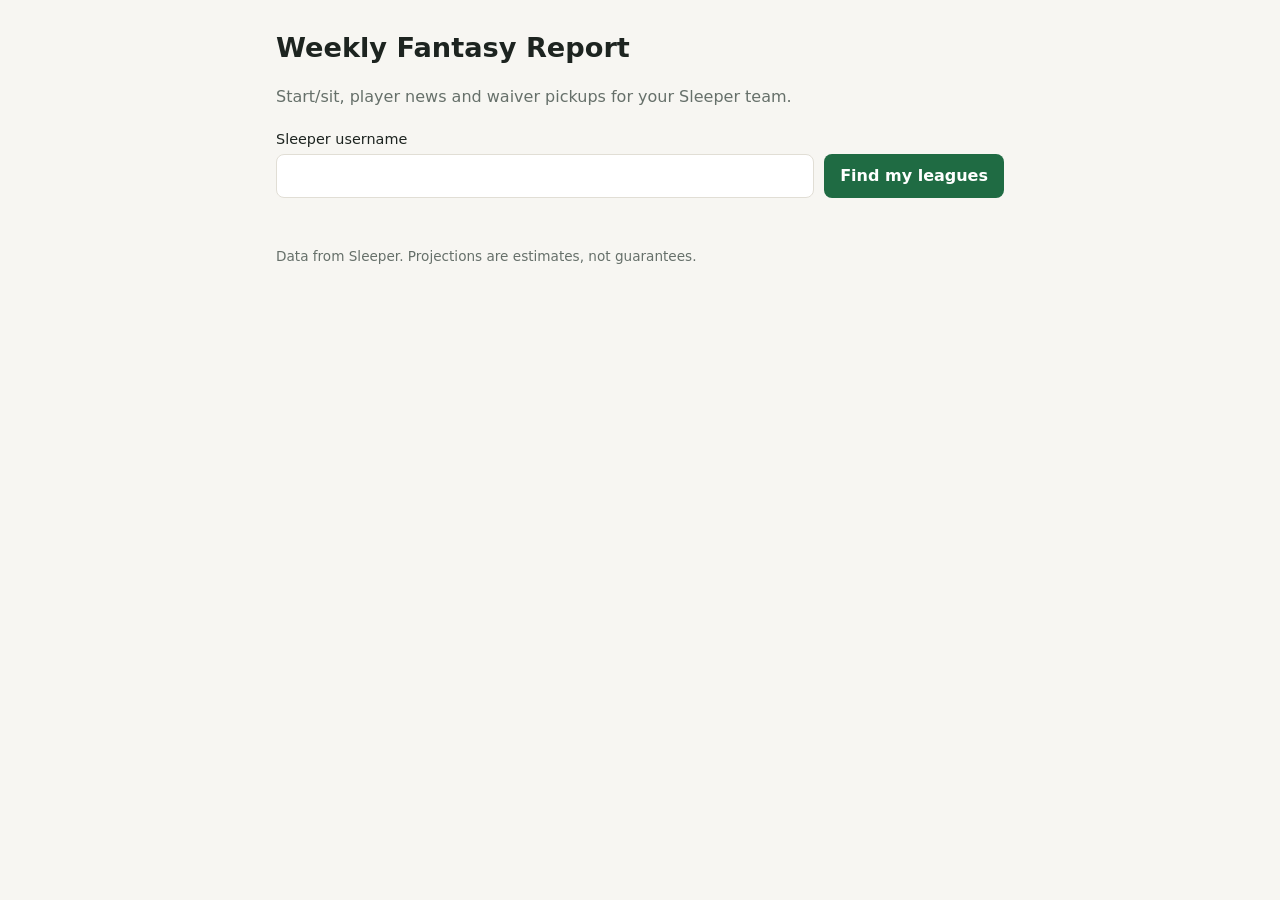
==== fantasy-report/index.html @ 0dde9840 "Add weekly fantasy report app for Sleeper leagues Start/sit lineup optimizer using league scoring, i" ====
<!doctype html>
<html lang="en">
<head>
  <meta charset="utf-8">
  <meta name="viewport" content="width=device-width, initial-scale=1">
  <title>Weekly Fantasy Report</title>
  <link rel="stylesheet" href="styles.css">
</head>
<body>
  <header>
    <h1>Weekly Fantasy Report</h1>
    <p>Start/sit, player news and waiver pickups for your Sleeper team.</p>
  </header>
  <main>
    <form id="lookup">
      <label>Sleeper username
        <input id="username" autocomplete="off" autocapitalize="off" required>
      </label>
      <button>Find my leagues</button>
    </form>
    <p id="status" role="status"></p>
    <section id="leagues" hidden>
      <h2>Pick a league</h2>
      <div id="league-list"></div>
    </section>
    <section id="report" hidden></section>
  </main>
  <footer>Data from Sleeper. Projections are estimates, not guarantees.</footer>
  <script type="module" src="app.js"></script>
</body>
</html>
---- fantasy-report/styles.css ----
:root { --bg:#f7f6f2; --fg:#1d2420; --muted:#66706a; --card:#fff; --line:#e1ded5; --accent:#1f6b43; --bad:#b3261e; --warn:#a66300; --good:#1f6b43; }
@media (prefers-color-scheme: dark) { :root { --bg:#121513; --fg:#e8ebe9; --muted:#98a39c; --card:#1b201d; --line:#2c332f; --accent:#5fc58b; --bad:#ff8a80; --warn:#f2b45a; --good:#5fc58b; } }
* { box-sizing: border-box; }
body { margin:0; background:var(--bg); color:var(--fg); font:16px/1.5 system-ui,sans-serif; }
header, main, footer { max-width:760px; margin:0 auto; padding:0 16px; }
header { padding-top:28px; }
h1 { margin:0; font-size:1.7rem; } h2 { margin:28px 0 10px; font-size:1.2rem; }
header p, footer, .muted { color:var(--muted); }
footer { padding:32px 16px; font-size:.85rem; }
form { display:flex; gap:10px; align-items:flex-end; flex-wrap:wrap; margin:20px 0 8px; }
label { display:flex; flex-direction:column; gap:4px; font-size:.9rem; flex:1 1 220px; }
input { padding:10px; font:inherit; border:1px solid var(--line); border-radius:8px; background:var(--card); color:var(--fg); }
button { padding:10px 16px; font:inherit; font-weight:600; border:0; border-radius:8px; background:var(--accent); color:#fff; cursor:pointer; }
button.league { display:block; width:100%; margin-bottom:8px; text-align:left; background:var(--card); color:var(--fg); border:1px solid var(--line); }
button.league small { display:block; font-weight:400; color:var(--muted); }
.card { background:var(--card); border:1px solid var(--line); border-radius:10px; padding:4px 14px; }
.row { display:flex; gap:10px; align-items:baseline; padding:9px 0; border-bottom:1px solid var(--line); }
.row:last-child { border-bottom:0; }
.slot { width:3.4rem; flex:none; font-size:.75rem; font-weight:700; color:var(--muted); }
.who { flex:1; } .who small { display:block; color:var(--muted); }
.pts { font-variant-numeric:tabular-nums; font-weight:600; }
.tag { font-size:.72rem; font-weight:700; padding:1px 6px; border-radius:4px; border:1px solid currentColor; }
.start { color:var(--good); } .sit { color:var(--bad); } .warn { color:var(--warn); }
.summary { padding:12px 14px; border-radius:10px; background:var(--card); border:1px solid var(--line); margin-top:16px; }
#status.error { color:var(--bad); }
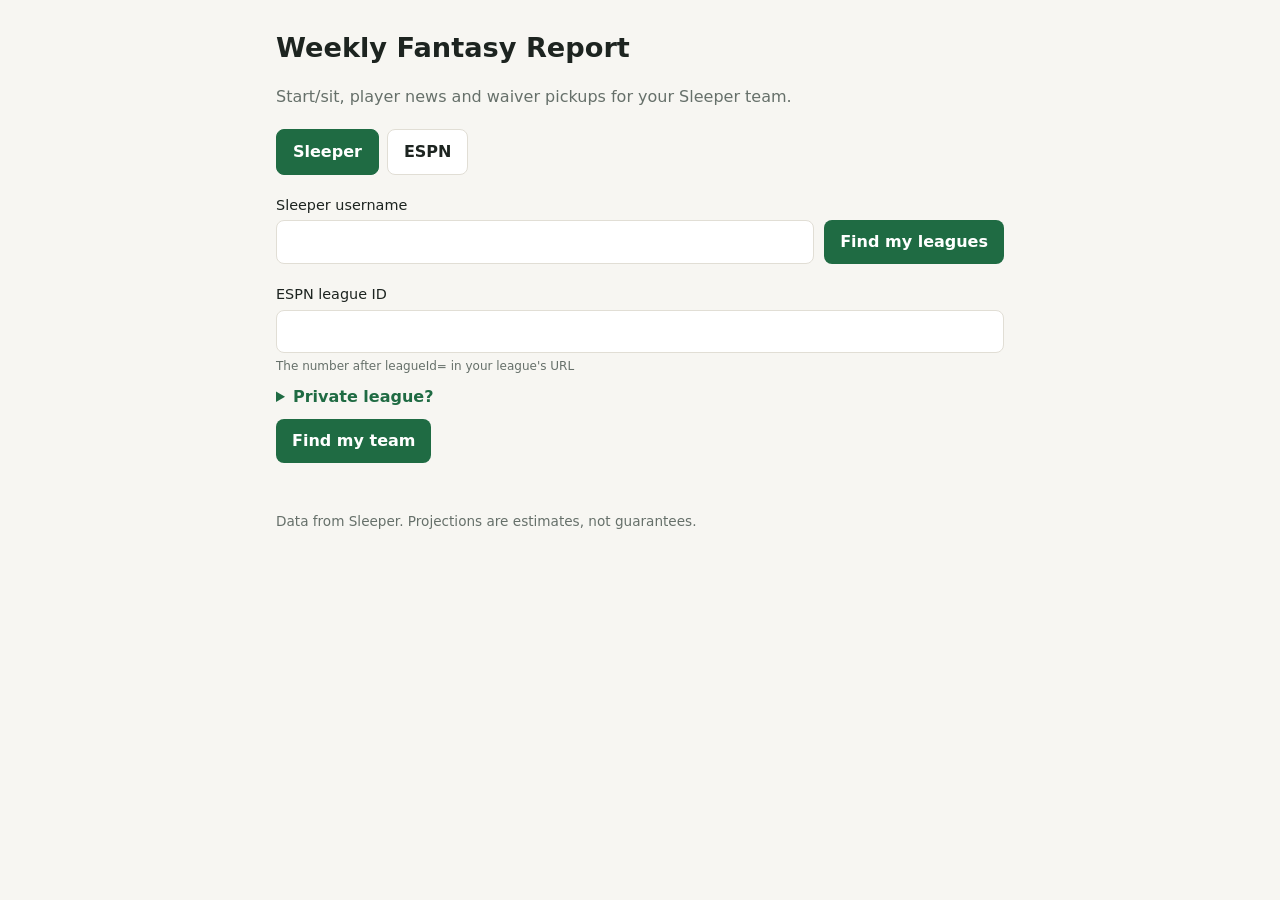
==== commit 95083f2f: "Add ESPN fantasy support ESPN adapter, client, and a Vercel proxy function (api/espn.js) so private " ====
--- a/fantasy-report/index.html
+++ b/fantasy-report/index.html
@@ -12,11 +12,28 @@
     <p>Start/sit, player news and waiver pickups for your Sleeper team.</p>
   </header>
   <main>
+    <div class="tabs" role="group" aria-label="Fantasy platform">
+      <button type="button" data-platform="sleeper" aria-pressed="true">Sleeper</button>
+      <button type="button" data-platform="espn" aria-pressed="false">ESPN</button>
+    </div>
     <form id="lookup">
       <label>Sleeper username
         <input id="username" autocomplete="off" autocapitalize="off" required>
       </label>
       <button>Find my leagues</button>
+    </form>
+    <form id="espn-form" hidden>
+      <label>ESPN league ID
+        <input id="espn-id" inputmode="numeric" pattern="[0-9]+" autocomplete="off" required>
+        <small class="muted">The number after leagueId= in your league's URL</small>
+      </label>
+      <details>
+        <summary>Private league?</summary>
+        <p class="muted">Public leagues need nothing here. For private leagues, copy the <code>espn_s2</code> and <code>SWID</code> cookies from espn.com (browser dev tools, Application/Storage, Cookies). They are sent only to ESPN through this site and are not stored.</p>
+        <label>espn_s2 <input id="espn-s2" autocomplete="off"></label>
+        <label>SWID <input id="espn-swid" autocomplete="off" placeholder="{XXXXXXXX-XXXX-...}"></label>
+      </details>
+      <button>Find my team</button>
     </form>
     <p id="status" role="status"></p>
     <section id="leagues" hidden>
--- a/fantasy-report/styles.css
+++ b/fantasy-report/styles.css
@@ -23,3 +23,9 @@
 .start { color:var(--good); } .sit { color:var(--bad); } .warn { color:var(--warn); }
 .summary { padding:12px 14px; border-radius:10px; background:var(--card); border:1px solid var(--line); margin-top:16px; }
 #status.error { color:var(--bad); }
+
+.tabs { display:flex; gap:8px; margin-top:20px; }
+.tabs button { background:var(--card); color:var(--fg); border:1px solid var(--line); }
+.tabs button[aria-pressed="true"] { background:var(--accent); color:#fff; border-color:var(--accent); }
+details { flex-basis:100%; } summary { cursor:pointer; color:var(--accent); font-weight:600; }
+details label { margin-top:8px; } code { font-size:.85em; }
